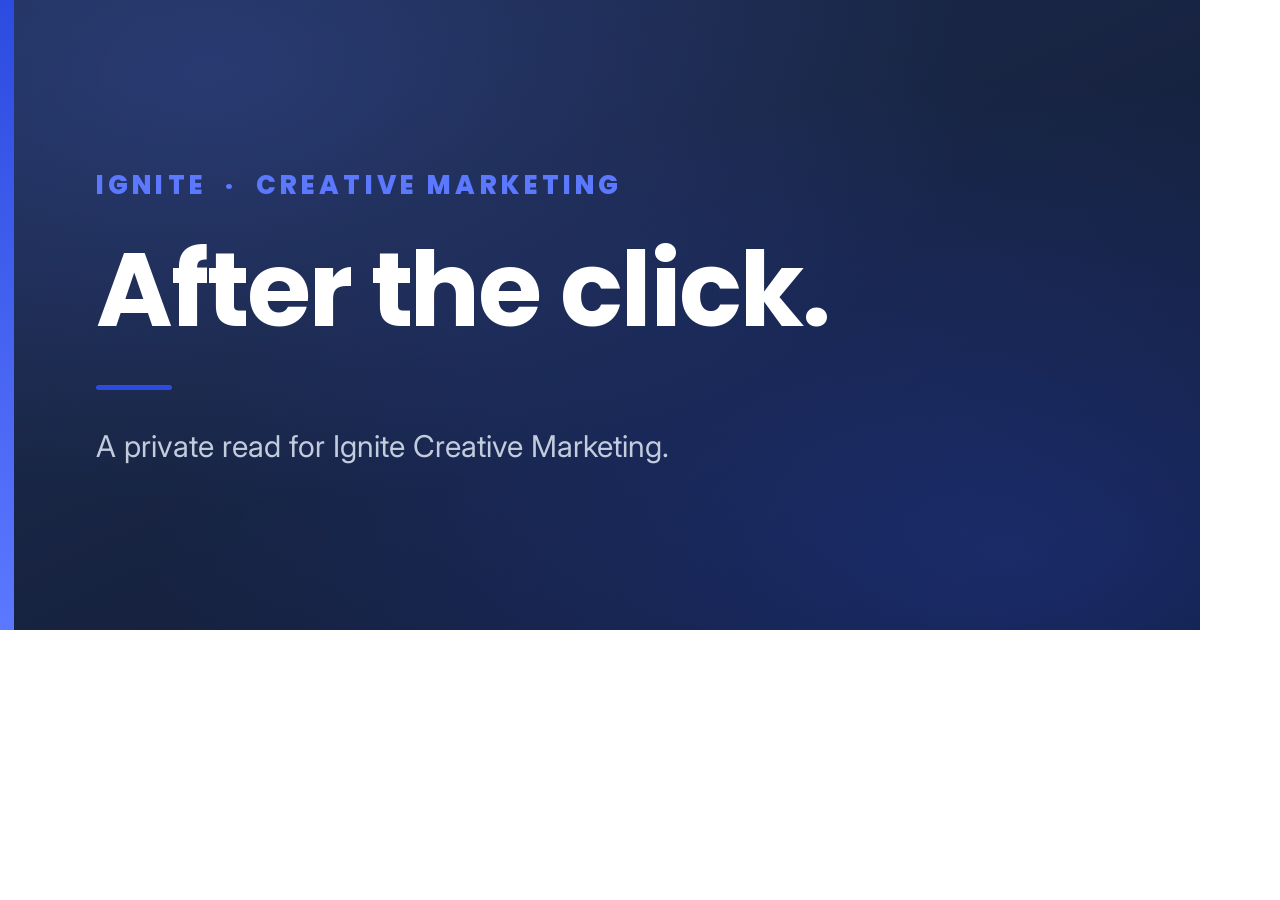
==== og-card.html @ aaa66a05 "After the click: private partnership pitch for Ignite Creative Marketing Re-skin of the pitch skelet" ====
<!DOCTYPE html>
<html lang="en">
<head>
<meta charset="UTF-8">
<title>After the click, OG card</title>
<link rel="preconnect" href="https://fonts.googleapis.com">
<link rel="preconnect" href="https://fonts.gstatic.com" crossorigin>
<link href="https://fonts.googleapis.com/css2?family=Poppins:ital,wght@0,600;0,700;0,800;1,600&family=Inter:wght@400;500;600&display=swap" rel="stylesheet">
<style>
  *{margin:0;padding:0;box-sizing:border-box;}
  body{width:1200px;height:630px;overflow:hidden;font-family:'Inter',sans-serif;}
  .card{
    width:1200px;height:630px;position:relative;
    background:
      radial-gradient(ellipse at 18% 12%, rgba(91,120,255,.22), transparent 55%),
      radial-gradient(ellipse at 84% 88%, rgba(44,75,224,.30), transparent 60%),
      linear-gradient(155deg,#1c2b4d 0%,#16223f 60%,#101a30 100%);
    display:flex;flex-direction:column;justify-content:center;
    padding:0 96px;color:#f7f2e6;
  }
  .accent{
    position:absolute;left:0;top:0;bottom:0;width:14px;
    background:linear-gradient(180deg,#2c4be0,#5b78ff);
  }
  .wordmark{
    font-family:'Poppins',sans-serif;font-weight:800;letter-spacing:.16em;
    font-size:26px;color:#5b78ff;margin:0 0 34px;
  }
  h1{
    font-family:'Poppins',sans-serif;font-weight:700;
    font-size:104px;line-height:.98;letter-spacing:-.02em;color:#fff;margin:0;
  }
  .sub{
    font-size:30px;color:#c3ccdd;margin:38px 0 0;font-weight:400;
  }
  .rule{width:76px;height:5px;background:#2c4be0;border-radius:99px;margin:44px 0 0;}
</style>
</head>
<body>
  <div class="card">
    <div class="accent"></div>
    <p class="wordmark">IGNITE&nbsp;&nbsp;·&nbsp;&nbsp;CREATIVE MARKETING</p>
    <h1>After the click.</h1>
    <div class="rule"></div>
    <p class="sub">A private read for Ignite Creative Marketing.</p>
  </div>
</body>
</html>
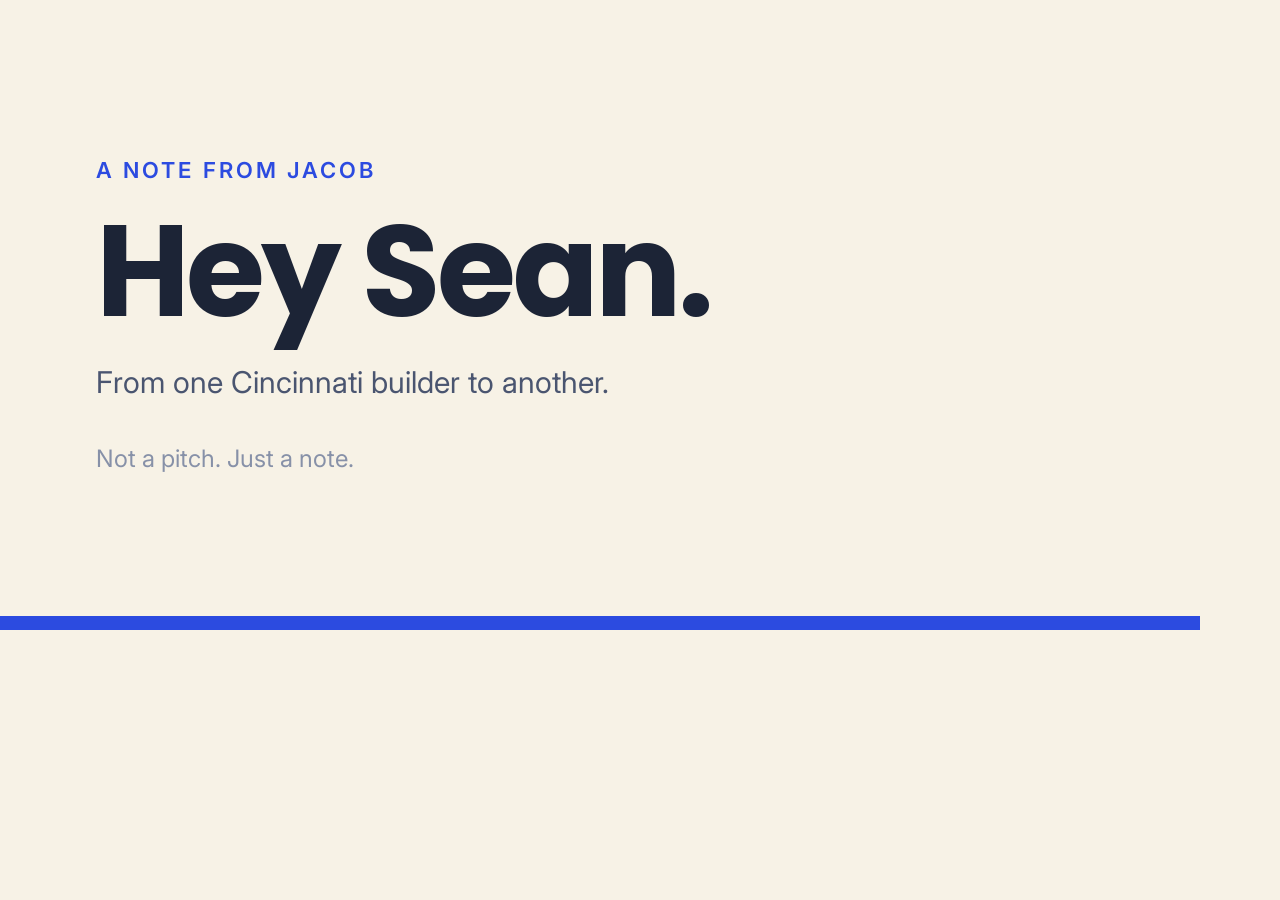
==== commit 84a04cd5: "Warm share card matching the letter (Hey Sean.) Co-Authored-By: Claude Opus 4.8 (1M context) <norepl" ====
--- a/og-card.html
+++ b/og-card.html
@@ -1,48 +1,25 @@
 <!DOCTYPE html>
-<html lang="en">
+<html>
 <head>
 <meta charset="UTF-8">
-<title>After the click, OG card</title>
 <link rel="preconnect" href="https://fonts.googleapis.com">
-<link rel="preconnect" href="https://fonts.gstatic.com" crossorigin>
-<link href="https://fonts.googleapis.com/css2?family=Poppins:ital,wght@0,600;0,700;0,800;1,600&family=Inter:wght@400;500;600&display=swap" rel="stylesheet">
+<link href="https://fonts.googleapis.com/css2?family=Poppins:wght@500;600;700&family=Inter:wght@400;500&display=swap" rel="stylesheet">
 <style>
   *{margin:0;padding:0;box-sizing:border-box;}
-  body{width:1200px;height:630px;overflow:hidden;font-family:'Inter',sans-serif;}
-  .card{
-    width:1200px;height:630px;position:relative;
-    background:
-      radial-gradient(ellipse at 18% 12%, rgba(91,120,255,.22), transparent 55%),
-      radial-gradient(ellipse at 84% 88%, rgba(44,75,224,.30), transparent 60%),
-      linear-gradient(155deg,#1c2b4d 0%,#16223f 60%,#101a30 100%);
-    display:flex;flex-direction:column;justify-content:center;
-    padding:0 96px;color:#f7f2e6;
-  }
-  .accent{
-    position:absolute;left:0;top:0;bottom:0;width:14px;
-    background:linear-gradient(180deg,#2c4be0,#5b78ff);
-  }
-  .wordmark{
-    font-family:'Poppins',sans-serif;font-weight:800;letter-spacing:.16em;
-    font-size:26px;color:#5b78ff;margin:0 0 34px;
-  }
-  h1{
-    font-family:'Poppins',sans-serif;font-weight:700;
-    font-size:104px;line-height:.98;letter-spacing:-.02em;color:#fff;margin:0;
-  }
-  .sub{
-    font-size:30px;color:#c3ccdd;margin:38px 0 0;font-weight:400;
-  }
-  .rule{width:76px;height:5px;background:#2c4be0;border-radius:99px;margin:44px 0 0;}
+  body{width:1200px;height:630px;background:#f7f2e6;font-family:'Inter',sans-serif;
+       display:flex;flex-direction:column;justify-content:center;padding:0 96px;position:relative;overflow:hidden;}
+  .eyebrow{font-size:22px;font-weight:600;letter-spacing:.14em;text-transform:uppercase;color:#2c4be0;margin-bottom:26px;}
+  h1{font-family:'Poppins',sans-serif;font-weight:700;font-size:128px;line-height:.98;letter-spacing:-.03em;color:#1c2436;}
+  .sub{margin-top:30px;font-size:30px;color:#4a5570;font-weight:400;}
+  .sig{margin-top:44px;font-size:24px;color:#8791a8;}
+  .band{position:absolute;left:0;bottom:0;width:100%;height:14px;background:#2c4be0;}
 </style>
 </head>
 <body>
-  <div class="card">
-    <div class="accent"></div>
-    <p class="wordmark">IGNITE&nbsp;&nbsp;·&nbsp;&nbsp;CREATIVE MARKETING</p>
-    <h1>After the click.</h1>
-    <div class="rule"></div>
-    <p class="sub">A private read for Ignite Creative Marketing.</p>
-  </div>
+  <p class="eyebrow">A note from Jacob</p>
+  <h1>Hey Sean.</h1>
+  <p class="sub">From one Cincinnati builder to another.</p>
+  <p class="sig">Not a pitch. Just a note.</p>
+  <div class="band"></div>
 </body>
 </html>
